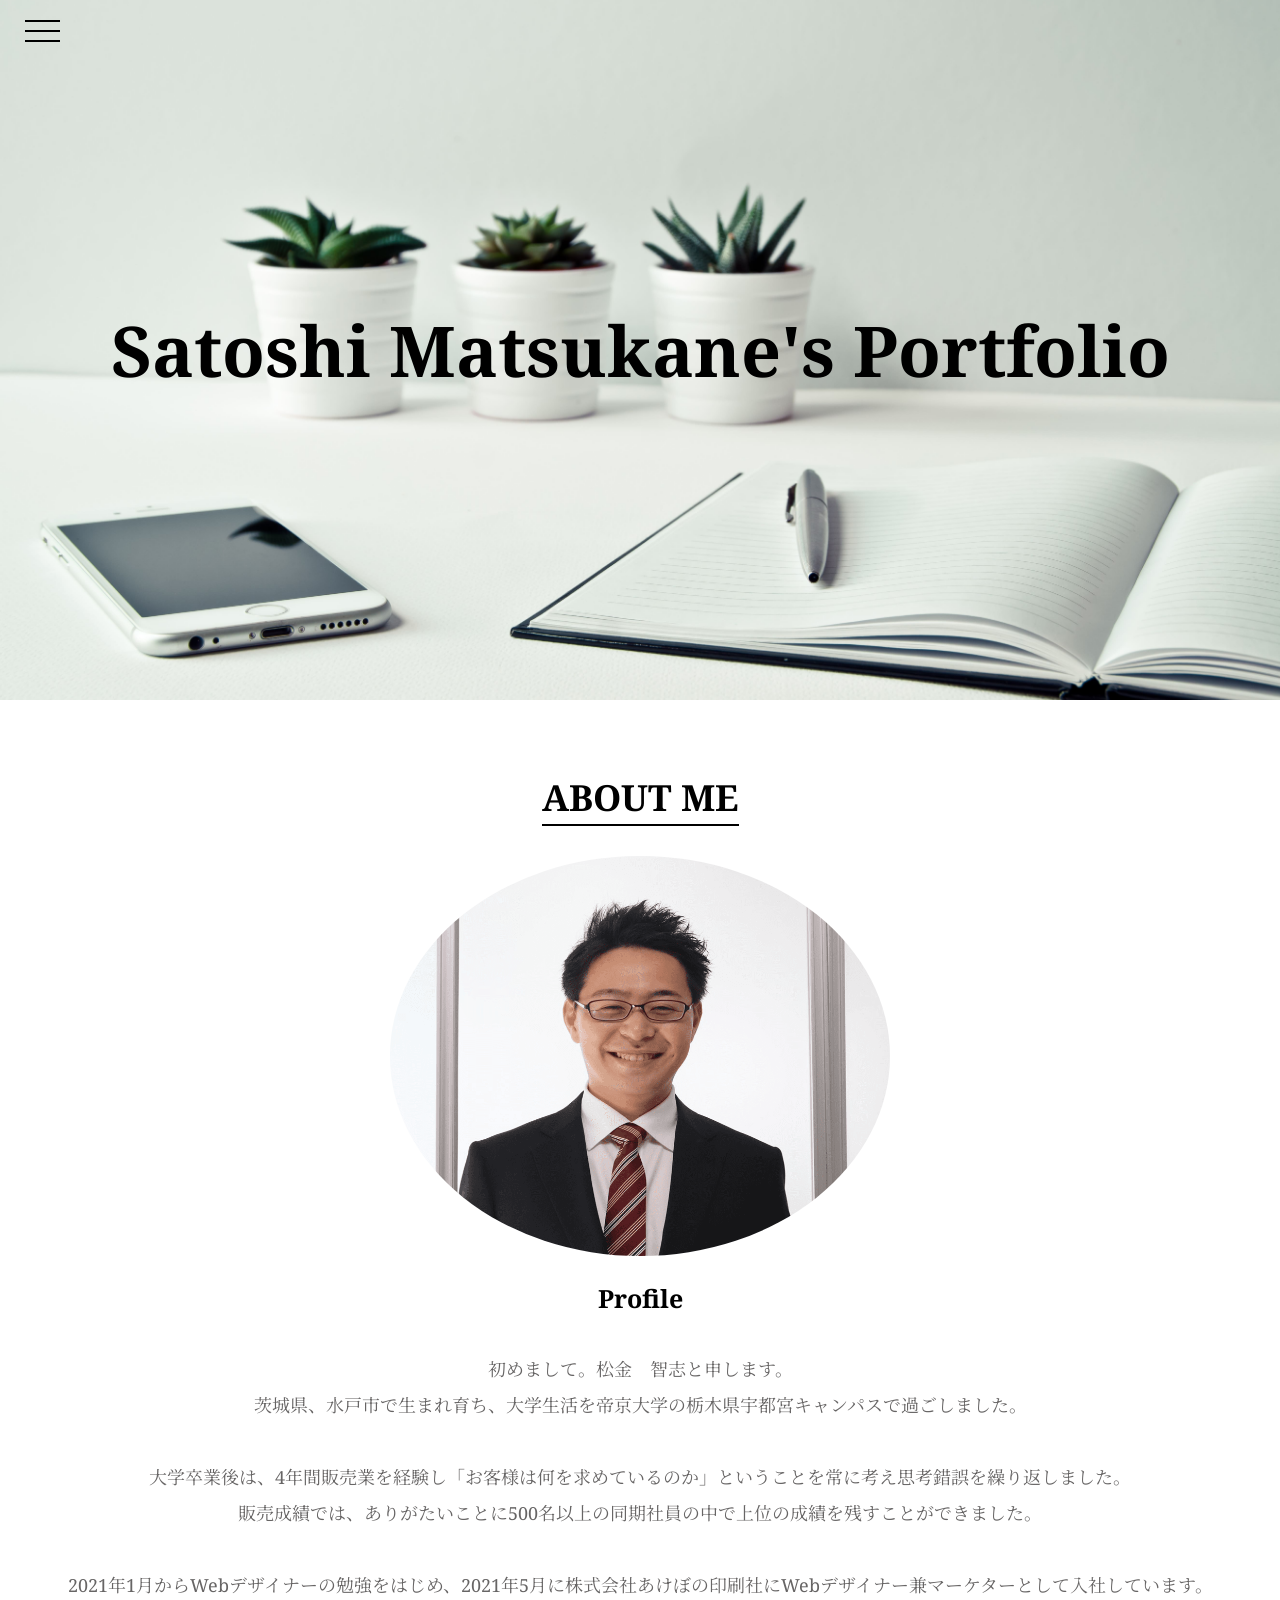
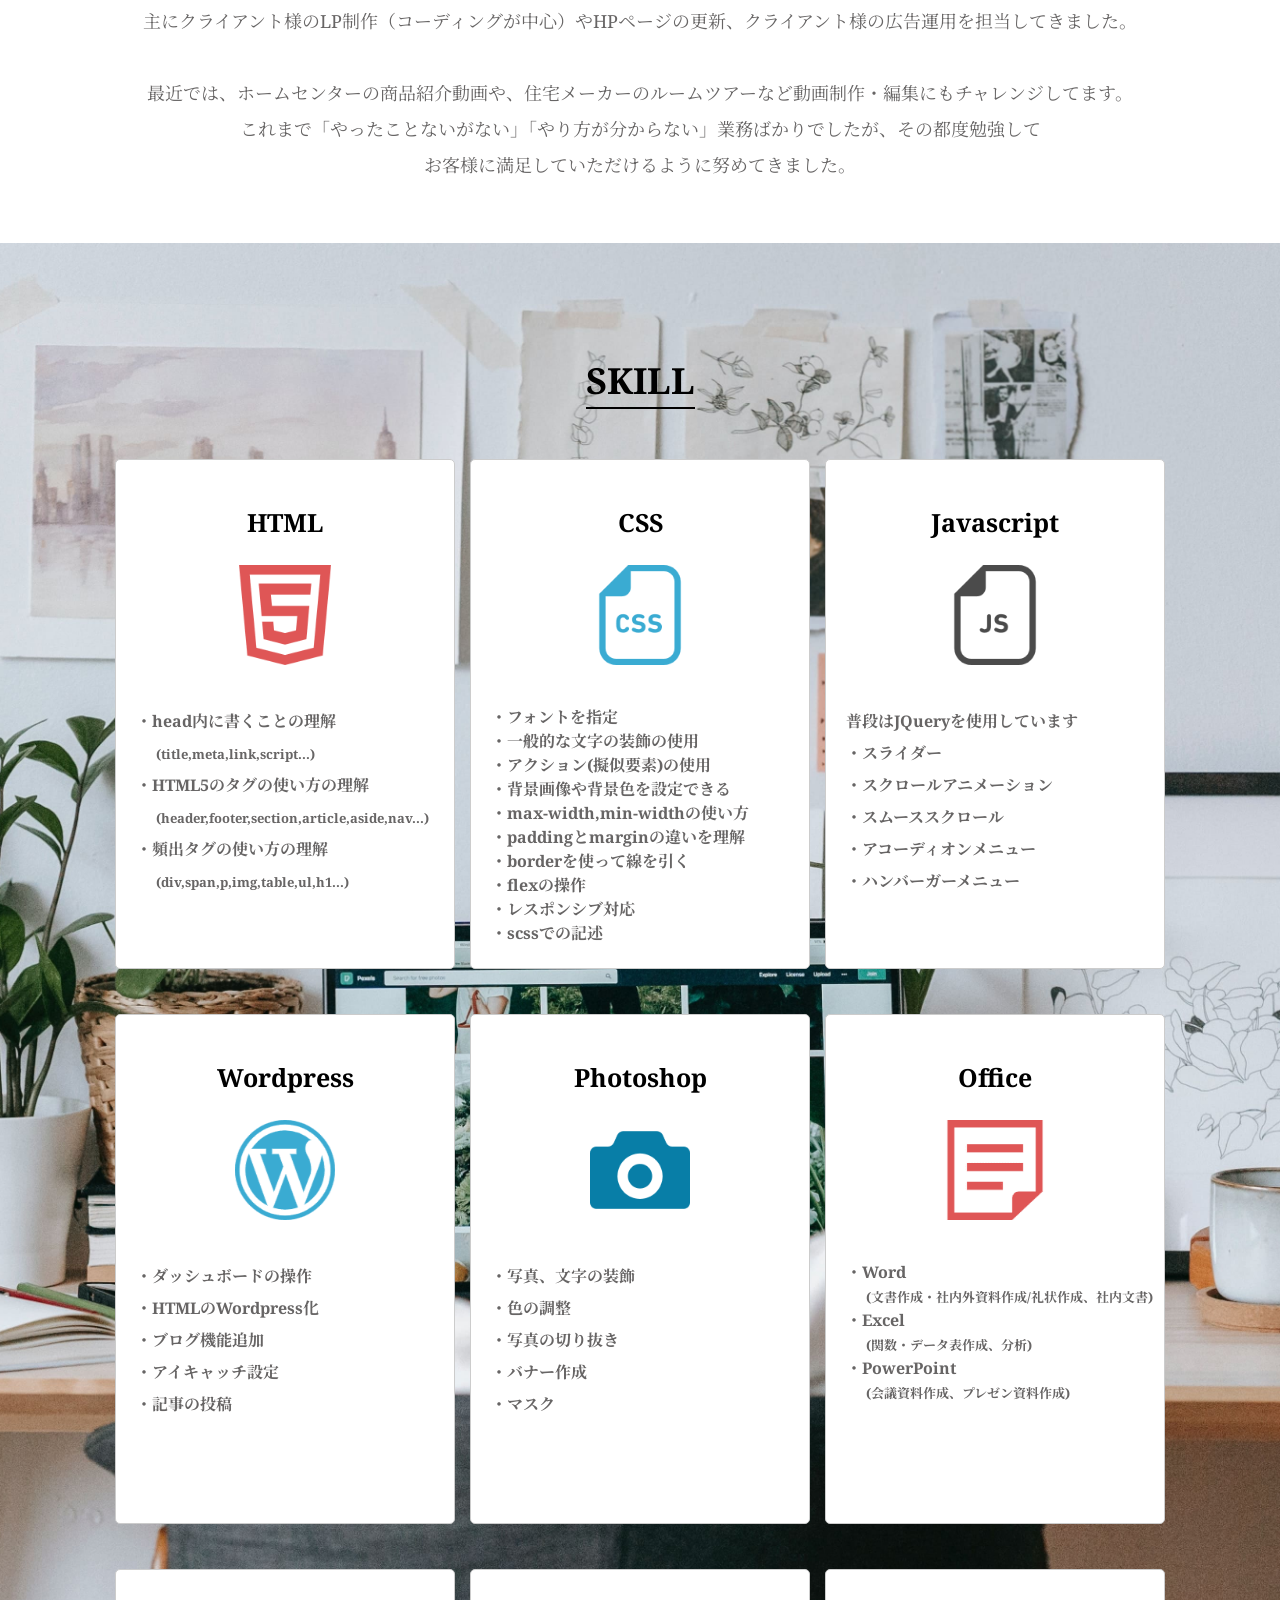
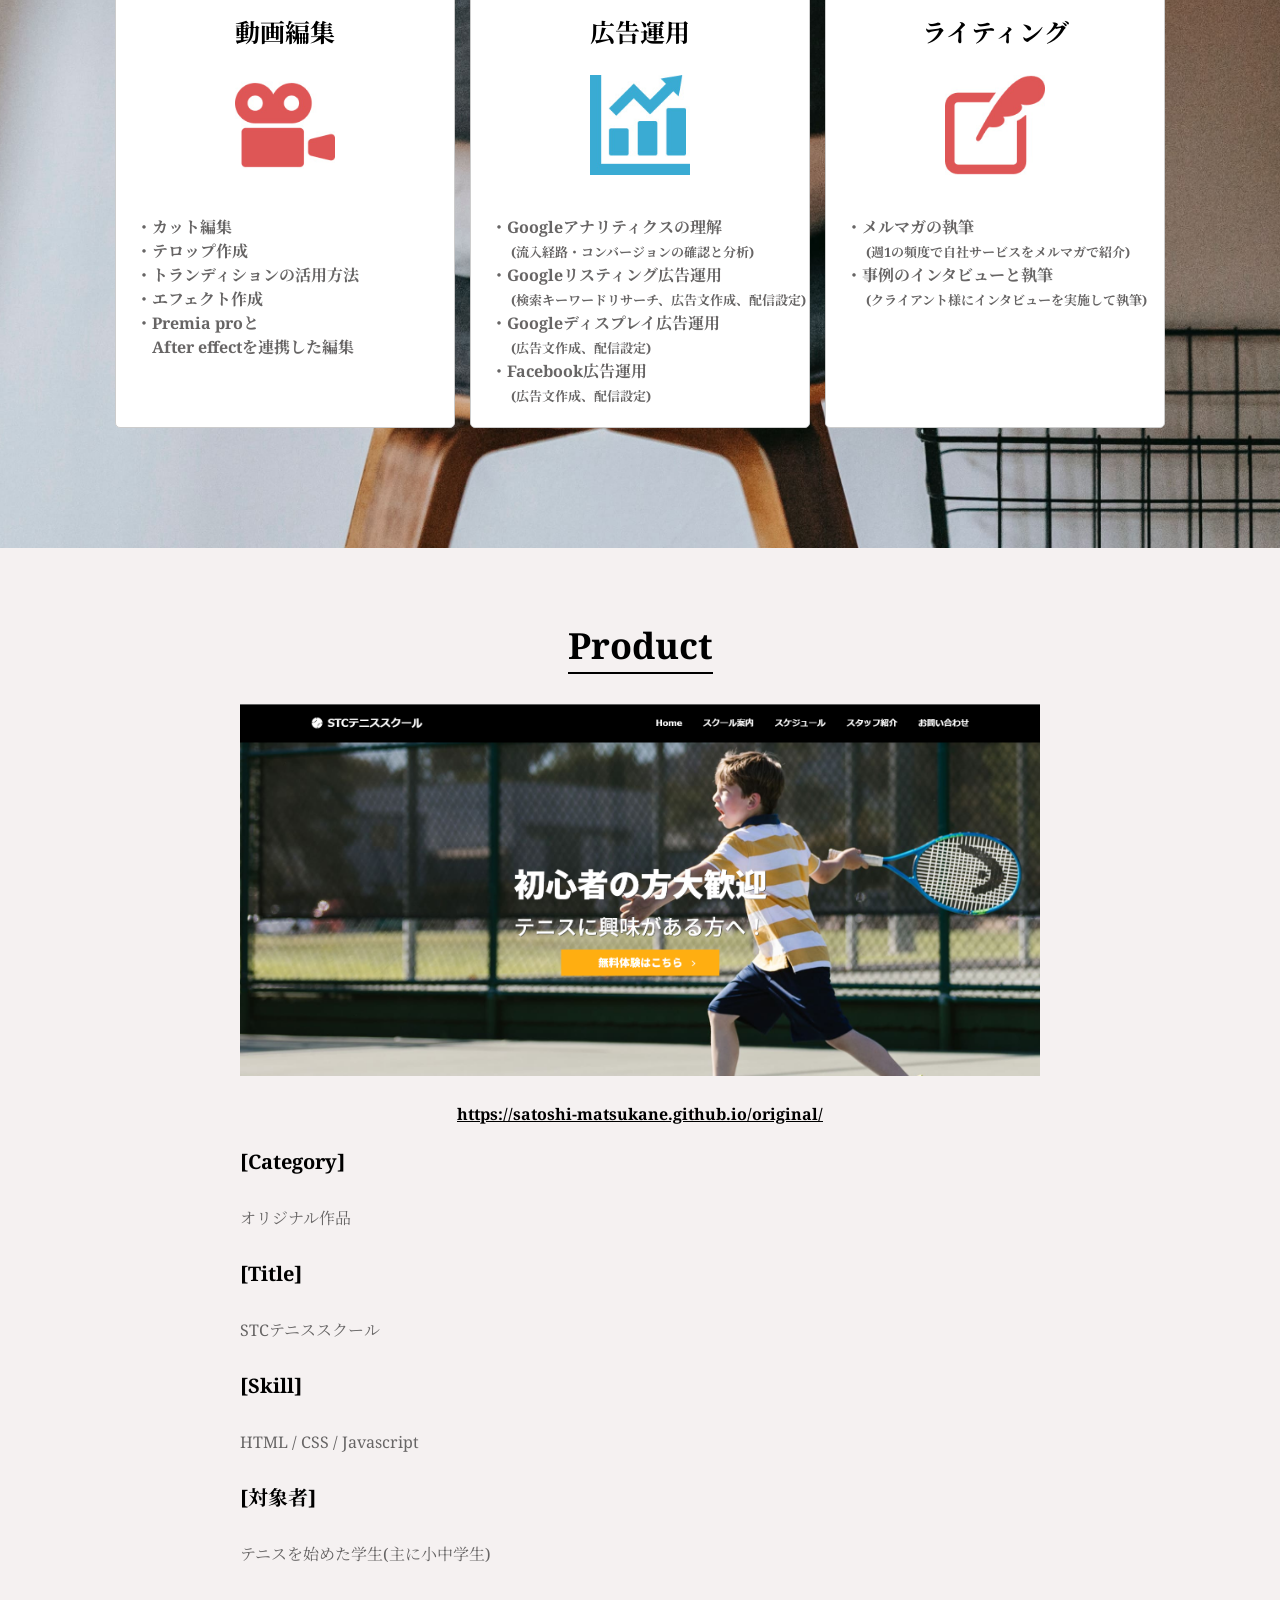
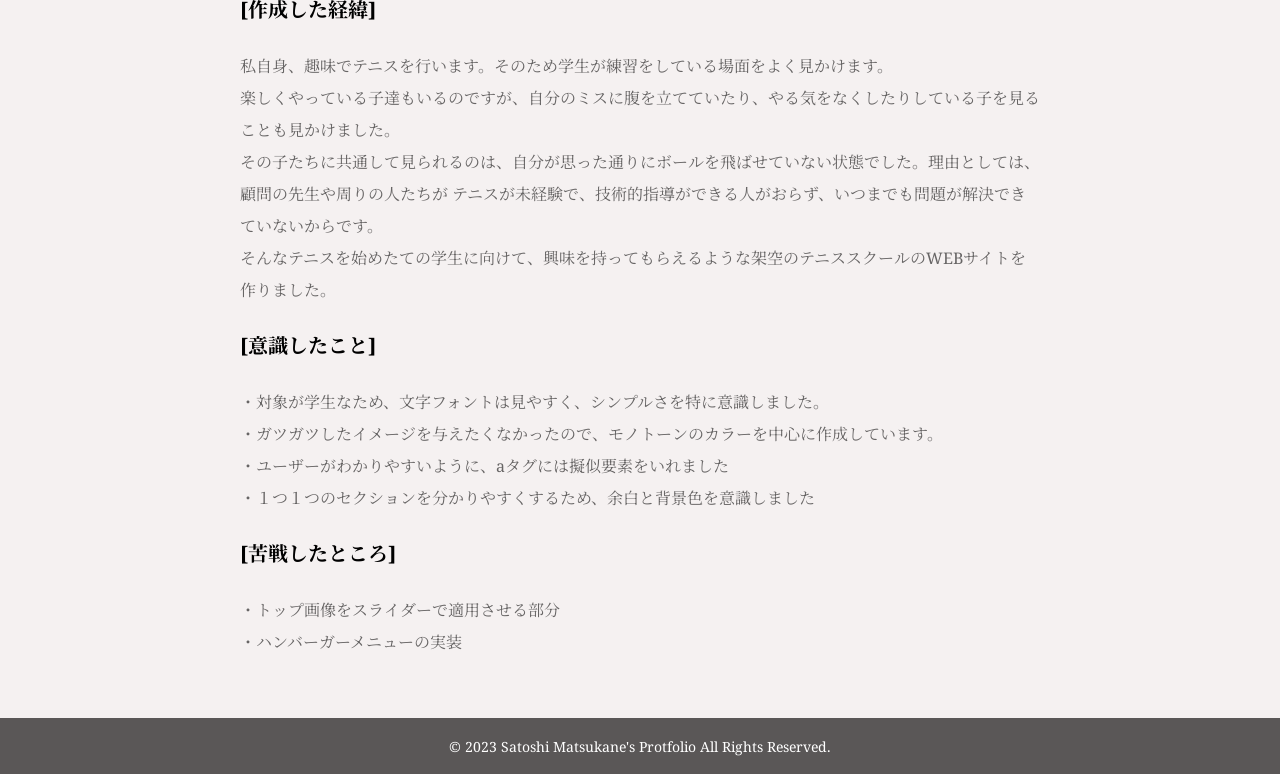
==== index.html @ bbf1187e "Add files via upload" ====
<!DOCTYPE html>
<html lang="en">
<head>
    <meta charset="UTF-8">
    <meta http-equiv="X-UA-Compatible" content="IE=edge">
    <meta name="viewport" content="width=device-width, initial-scale=1.0">
    <title>Satoshi Matsukane's Portfolio</title>
    <link rel="stylesheet" href="css/reset.css">
    <link rel="preconnect" href="https://fonts.googleapis.com">
    <link rel="preconnect" href="https://fonts.googleapis.com">
    <link rel="preconnect" href="https://fonts.gstatic.com" crossorigin>
    <link href="https://fonts.googleapis.com/css2?family=Noto+Serif+JP:wght@300&family=Noto+Serif:ital@1&display=swap" rel="stylesheet">
    <link rel="stylesheet" href="css/style.css">
</head>
<body>
    <!-- header -->
    <header class="header">
        <div class="fullscreenmenu">
            <nav class="header-nav" id="nav">
                <ul class="nav-list">
                    <li class="nav-item"><a href="#sec1">About me</a></li>
                    <li class="nav-item"><a href="#sec2">Skill</a></li>
                    <li class="nav-item"><a href="#sec3">Product</a></li>
                </ul>
            </nav>
            <button class="menu">
                <span></span>
                <span></span>
                <span></span>
            </button>
        </div>
    </header>
    <!-- //header -->

    <!-- main -->
    <main>
        <!-- fv -->
        <div class="fv">
            <div class="kv-wrapper">
                <h1 class="main-copy">
                Satoshi Matsukane's Portfolio
            </h1>
            </div>
        </div>
        <!-- //fv -->
        <!-- about -->
        <section class="section-wrapper about" id="sec1">
            <div class="content-wrapper">
                <h2 class="section-title">ABOUT ME</h2>
                <div class="about-cont">
                    <div class="about-img">
                        <img src="./image/about-item01.png" alt="自分の写真">
                    </div>
                    <h3 class="about-title">Profile</h3>
                    <p class="about-text lines">
                        初めまして。松金　智志と申します。<br>
                        茨城県、水戸市で生まれ育ち、大学生活を帝京大学の栃木県宇都宮キャンパスで過ごしました。<br><br>
                        大学卒業後は、4年間販売業を経験し「お客様は何を求めているのか」ということを常に考え思考錯誤を繰り返しました。<br>
                        販売成績では、ありがたいことに500名以上の同期社員の中で上位の成績を残すことができました。<br><br>
                        2021年1月からWebデザイナーの勉強をはじめ、2021年5月に株式会社あけぼの印刷社にWebデザイナー兼マーケターとして入社しています。<br>
                        主にクライアント様のLP制作（コーディングが中心）やHPページの更新、クライアント様の広告運用を担当してきました。<br><br>
                        最近では、ホームセンターの商品紹介動画や、住宅メーカーのルームツアーなど動画制作・編集にもチャレンジしてます。<br>
                        これまで「やったことないがない」「やり方が分からない」業務ばかりでしたが、その都度勉強して<br>お客様に満足していただけるように努めてきました。
                    </p>
                </div>
            </div>
        </section>
        <!-- //about -->

        <!-- skill -->
        <section class="section-wrapper skill" id="sec2">
            <div class="content-wrapper">
                <h2 class="section-title white-title">SKILL</h2>
                <div class="skill-cont">
                    <ul class="skill-list">
                        <li class="skill-item">
                            <h3 class="skill-title">HTML</h3>
                            <div class="skill-image">
                                <img src="image/skill-logo01.png" alt="HTMLのロゴマーク">
                            </div>
                            <div class="skill-text lines">
                                <p>
                                    ・head内に書くことの理解<br>
                                    <span>(title,meta,link,script...)</span><br>

                                    ・HTML5のタグの使い方の理解<br>
                                    <span>(header,footer,section,article,aside,nav...)</span><br>

                                    ・頻出タグの使い方の理解<br>
                                    <span>(div,span,p,img,table,ul,h1...)</span>
                                </p>
                            </div>
                        </li>
                        <li class="skill-item">
                            <h3 class="skill-title">CSS</h3>
                            <div class="skill-image">
                                <img src="image/skill-logo02.png" alt="CSSのロゴマーク">
                            </div>
                            <div class="skill-text">
                                <p class="line">
                                    ・フォントを指定<br>

                                    ・一般的な文字の装飾の使用<br>

                                    ・アクション(擬似要素)の使用<br>

                                    ・背景画像や背景色を設定できる<br>

                                    ・max-width,min-widthの使い方<br>

                                    ・paddingとmarginの違いを理解<br>

                                    ・borderを使って線を引く<br>

                                    ・flexの操作<br>

                                    ・レスポンシブ対応<br>

                                    ・scssでの記述
                                </p>
                            </div>
                        </li>
                        <li class="skill-item">
                            <h3 class="skill-title">Javascript</h3>
                            <div class="skill-image">
                                <img src="image/skill-logo03.png" alt="JSのロゴマーク">
                            </div>
                            <div class="skill-text lines">
                                <p>
                                    普段はJQueryを使用しています<br>

                                    ・スライダー<br>

                                    ・スクロールアニメーション<br>

                                    ・スムーススクロール<br>

                                    ・アコーディオンメニュー<br>

                                    ・ハンバーガーメニュー
                                </p>
                            </div>
                        </li>
                        <li class="skill-item">
                            <h3 class="skill-title">Wordpress</h3>
                            <div class="skill-image">
                                <img src="image/skill-logo04.png" alt="wordpressのロゴマーク">
                            </div>
                            <div class="skill-text lines">
                                <p>
                                    ・ダッシュボードの操作<br>

                                    ・HTMLのWordpress化<br>

                                    ・ブログ機能追加<br>

                                    ・アイキャッチ設定<br>

                                    ・記事の投稿<br>
                                </p>
                            </div>
                        </li>
                        <li class="skill-item">
                            <h3 class="skill-title">Photoshop</h3>
                            <div class="skill-image">
                                <img src="image/skill-logo05.png" alt="Photoshopのロゴマーク">
                            </div>
                            <div class="skill-text lines">
                                <p>
                                    ・写真、文字の装飾<br>

                                    ・色の調整<br>

                                    ・写真の切り抜き<br>

                                    ・バナー作成<br>

                                    ・マスク
                                </p>
                            </div>
                        </li>
                        <li class="skill-item">
                            <h3 class="skill-title">Office</h3>
                            <div class="skill-image">
                                <img src="image/skill-logo06.png" alt="Officeのロゴマーク">
                            </div>
                            <div class="skill-text">
                                <p class="line">
                                    ・Word<br>
                                    <span>(文書作成・社内外資料作成/礼状作成、社内文書)</span><br>
                                    ・Excel<br>
                                    <span>(関数・データ表作成、分析)</span><br>
                                    ・PowerPoint<br>
                                    <span>(会議資料作成、プレゼン資料作成)</span>
                                </p>
                            </div>
                        </li>
                        <li class="skill-item">
                            <h3 class="skill-title">動画編集</h3>
                            <div class="skill-image">
                                <img src="image/skill-logo07.jpeg" alt="Officeのロゴマーク">
                            </div>
                            <div class="skill-text">
                                <p class="line">
                                    ・カット編集<br>
                                    ・テロップ作成<br>
                                    ・トランディションの活用方法<br>
                                    ・エフェクト作成<br>
                                    ・Premia proと<br>　After effectを連携した編集<br>
                                </p>
                            </div>
                        </li>
                        <li class="skill-item">
                            <h3 class="skill-title">広告運用</h3>
                            <div class="skill-image">
                                <img src="image/skill-logo08.jpeg" alt="Officeのロゴマーク">
                            </div>
                            <div class="skill-text">
                                <p class="line">
                                    ・Googleアナリティクスの理解<br>
                                    <span>(流入経路・コンバージョンの確認と分析)</span><br>
                                    ・Googleリスティング広告運用<br>
                                    <span>(検索キーワードリサーチ、広告文作成、配信設定)</span><br>
                                    ・Googleディスプレイ広告運用<br>
                                    <span>(広告文作成、配信設定)</span><br>
                                    ・Facebook広告運用<br>
                                    <span>(広告文作成、配信設定)</span><br>
                                </p>
                            </div>
                        </li>
                        <li class="skill-item">
                            <h3 class="skill-title">ライティング</h3>
                            <div class="skill-image">
                                <img src="image/skill-logo09.jpeg" alt="Officeのロゴマーク">
                            </div>
                            <div class="skill-text">
                                <p class="line">
                                    ・メルマガの執筆<br>
                                    <span>(週1の頻度で自社サービスをメルマガで紹介)</span><br>
                                    ・事例のインタビューと執筆<br>
                                    <span>(クライアント様にインタビューを実施して執筆)</span><br>
                                </p>
                            </div>
                        </li>
                    </ul>
                </div>
            </div>
        </section>
        <!-- //skill -->

        <!-- product -->
        <section class="section-wrapper product" id="sec3">
            <div class="content-wrapper">
                <h2 class="section-title">Product</h2>
                <div class="product-cont">
                    <div class="product-img">
                        <a href="https://satoshi-matsukane.github.io/original/" target="_blank">
                            <img src="image/stc-image.png" alt="ポートフォリオへのリンク">
                        </a>
                    </div>
                    <div class="product-link">
                        <a href="https://satoshi-matsukane.github.io/original/" alt="githubリンク" target="_blank">https://satoshi-matsukane.github.io/original/</a>
                    </div>
                    <div class="product-text">
                        <ul class="product-list">
                            <li class="product-item">
                                <h3 class="product-title">[Category]</h3>
                                <p class="product-desc">オリジナル作品</p>
                            </li>
                            <li class="product-item">
                                <h3 class="product-title">[Title]</h3>
                                <p class="product-desc">STCテニススクール</p>
                            </li>
                            <li class="product-item">
                                <h3 class="product-title">[Skill]</h3>
                                <p class="product-desc">HTML / CSS / Javascript </p>
                            </li>
                            <li class="product-item">
                                <h3 class="product-title">[対象者]</h3>
                                <p class="product-desc">テニスを始めた学生(主に小中学生)</p>
                            </li>
                            <li class="product-item">
                                <h3 class="product-title">[作成した経緯]</h3>
                                <p class="product-desc lines">
                                    私自身、趣味でテニスを行います。そのため学生が練習をしている場面をよく見かけます。<br>
                                    楽しくやっている子達もいるのですが、自分のミスに腹を立てていたり、やる気をなくしたりしている子を見ることも見かけました。<br>
                                    その子たちに共通して見られるのは、自分が思った通りにボールを飛ばせていない状態でした。理由としては、顧問の先生や周りの人たちが
                                    テニスが未経験で、技術的指導ができる人がおらず、いつまでも問題が解決できていないからです。<br>
                                    そんなテニスを始めたての学生に向けて、興味を持ってもらえるような架空のテニススクールのWEBサイトを作りました。
                                </p>
                            </li>
                            <li class="product-item">
                                <h3 class="product-title">[意識したこと]</h3>
                                <p class="product-desc lines">
                                    ・対象が学生なため、文字フォントは見やすく、シンプルさを特に意識しました。<br>
                                    ・ガツガツしたイメージを与えたくなかったので、モノトーンのカラーを中心に作成しています。<br>
                                    ・ユーザーがわかりやすいように、aタグには擬似要素をいれました<br>
                                    ・１つ１つのセクションを分かりやすくするため、余白と背景色を意識しました<br>
                                </p>
                            </li>
                            <li class="product-item">
                                <h3 class="product-title">[苦戦したところ]</h3>
                                <p class="product-desc lines">
                                    ・トップ画像をスライダーで適用させる部分<br>
                                    ・ハンバーガーメニューの実装
                                </p>
                            </li>
                        </ul>
                    </div>
                </div>
            </div>
        </section>
        <!-- //product -->
    </main>
    <!-- //main -->
    
    <!-- footer -->
    <footer class="footer">
        <small>&copy; 2023 Satoshi Matsukane's Protfolio All Rights Reserved.</small>

    </footer>
    <!-- //footer -->
    <script src="https://code.jquery.com/jquery-3.6.0.slim.js" integrity="sha256-HwWONEZrpuoh951cQD1ov2HUK5zA5DwJ1DNUXaM6FsY=" crossorigin="anonymous"></script>
    <script src="js/script.js"></script>
</body>
</html>
---- css/style.css ----
@media print, screen and (min-width: 768px) {
  ._sp {
    display: none;
  }
}

._pc {
  display: none;
}
@media print, screen and (min-width: 768px) {
  ._pc {
    display: block;
  }
}

html {
  font-size: 62.5%;
}

body {
  font-size: 1.6rem;
  font-family: "Noto Serif", "Noto Serif JP", serif;
}

img {
  width: 100%;
  vertical-align: bottom;
}

a {
  text-decoration: none;
}

.section-wrapper {
  padding-top: 30px;
  padding-bottom: 30px;
}
@media print, screen and (min-width: 768px) {
  .section-wrapper {
    padding-top: 60px;
    padding-bottom: 60px;
  }
}

.content-wrapper {
  margin-right: auto;
  margin-left: auto;
  text-align: center;
}

.section-title {
  font-size: 2rem;
  font-weight: bold;
  margin-top: 20px;
  margin-bottom: 20px;
  padding-bottom: 8px;
  border-bottom: 2px solid #000;
  display: inline-block;
}
@media print, screen and (min-width: 768px) {
  .section-title {
    font-size: 3.6rem;
    margin-bottom: 30px;
  }
}

.lines {
  line-height: 2;
}

.header .header-nav {
  position: fixed;
  top: 0;
  right: 0;
  z-index: 10;
  width: 100%;
  height: 100vh;
  opacity: 0;
  background-color: #000;
  transition: all 0.3s ease-in-out;
  visibility: hidden;
}
.header .header-nav.active {
  right: 0;
  opacity: 1;
  transform: translateX(0);
  visibility: visible;
}
.header .nav-list {
  margin-top: 20px;
  margin-bottom: 20px;
  padding-top: 20px;
  padding-bottom: 20px;
}
.header .nav-item {
  list-style-type: none;
}
.header a {
  display: block;
  padding-top: 100px;
  padding-bottom: 100px;
  transition: all 0.2s ease-in-out;
  text-align: center;
  text-decoration: none;
  transition: transform 0.3s;
  color: #fff;
  font-size: 3rem;
}
@media print, screen and (min-width: 768px) {
  .header a {
    font-size: 4rem;
  }
}
.header a:hover {
  color: #FF0000;
  transition: color 0.3s;
}
.header button {
  background-color: transparent;
  border: none;
  cursor: pointer;
  outline: none;
  padding: 0;
  -webkit-appearance: none;
     -moz-appearance: none;
          appearance: none;
}
.header .menu {
  position: fixed;
  top: 20px;
  left: 25px;
  width: 35px;
  height: 22px;
  z-index: 10;
}
.header .menu.open span:nth-child(1) {
  transform: translateY(10px) rotate(45deg);
  background-color: #fff;
  transition: transform 0.3s, background-color 0.3s;
}
.header .menu.open span:nth-child(2) {
  opacity: 0;
  transition: opacity 0.3s;
}
.header .menu.open span:nth-child(3) {
  transform: translateY(-10px) rotate(-45deg);
  background-color: #fff;
  transition: transform 0.3s background-color 0.3s;
}
.header .menu span {
  position: absolute;
  left: 0;
  width: 100%;
  height: 2px;
  background-color: #000;
  z-index: 10;
}
.header .menu span:nth-child(1) {
  top: 0px;
}
.header .menu span:nth-child(2) {
  top: 10px;
}
.header .menu span:nth-child(3) {
  bottom: 0px;
}

.footer {
  text-align: center;
  padding-top: 10px;
  padding-bottom: 10px;
  background-color: #5A5757;
}
@media print, screen and (min-width: 768px) {
  .footer {
    padding-top: 20px;
    padding-bottom: 20px;
  }
}
.footer small {
  color: #fff;
  font-size: 1.2rem;
}
@media print, screen and (min-width: 768px) {
  .footer small {
    font-size: 1.4rem;
  }
}

.fv .kv-wrapper {
  background-image: url(../image/fv-img.jpg);
  background-size: cover;
  background-position: center;
  height: 700px;
  position: relative;
}
.fv .main-copy {
  position: absolute;
  top: 50%;
  left: 50%;
  transform: translateY(-50%) translateX(-50%);
  font-weight: bold;
  font-size: 3.5rem;
  text-align: center;
  color: #000;
  width: 100%;
}
@media print, screen and (min-width: 768px) {
  .fv .main-copy {
    font-size: 7rem;
  }
}

.about .about-img {
  width: 200px;
  margin: 0 auto;
}
@media print, screen and (min-width: 768px) {
  .about .about-img {
    width: 500px;
  }
}
.about .about-img img {
  border-radius: 50%;
  height: 200px;
}
@media print, screen and (min-width: 768px) {
  .about .about-img img {
    height: 400px;
  }
}
.about .about-title {
  text-align: center;
  padding: 30px 0 10px;
  font-size: 1.8rem;
  font-weight: bold;
}
@media print, screen and (min-width: 768px) {
  .about .about-title {
    font-size: 2.5rem;
  }
}
.about .about-text {
  padding: 30px 10px 0;
  text-align: left;
  color: #676565;
  font-size: 1.2rem;
}
@media print, screen and (min-width: 768px) {
  .about .about-text {
    font-size: 1.8rem;
    text-align: center;
  }
}

.skill {
  background-image: url(../image/skill-bg.jpg);
  background-size: cover;
  background-position: center;
  height: auto;
  padding: 50px 0;
}
@media print, screen and (min-width: 768px) {
  .skill {
    padding: 100px 0;
  }
}
.skill .skill-cont {
  margin: 0 auto;
  padding: 0 20px;
}
@media print, screen and (min-width: 768px) {
  .skill .skill-list {
    display: grid;
    grid-template-columns: 350px 350px 350px;
    grid-template-rows: 550px 550px;
    grid-row-gap: 5px;
    grid-column-gap: 5px;
    justify-content: center;
    width: 90%;
    margin: 0 auto;
  }
}
.skill .skill-item {
  margin: 20px 5px;
  box-sizing: border-box;
  border: 1px solid #ccc;
  border-radius: 5px;
  background-color: #fff;
}
.skill .skill-item:hover {
  box-shadow: 5px 5px 5px rgba(0, 0, 0, 0.5);
  transform: translateY(-10px);
  transition-duration: 0.3s;
}
.skill .skill-item .skill-title {
  text-align: center;
  padding-top: 30px;
  font-weight: bold;
  font-size: 1.8rem;
}
@media print, screen and (min-width: 768px) {
  .skill .skill-item .skill-title {
    font-size: 2.5rem;
    padding-top: 50px;
  }
}
.skill .skill-item .skill-image {
  margin: 0 auto;
  padding-top: 30px;
  width: 100px;
}
.skill .skill-item .skill-text {
  margin-top: 20px;
  padding: 20px 0 20px 20px;
  color: #676565;
  font-weight: bold;
  text-align: left;
  font-size: 1.2rem;
}
@media print, screen and (min-width: 768px) {
  .skill .skill-item .skill-text {
    font-size: 1.6rem;
  }
}
.skill .skill-item .skill-text span {
  padding-left: 10px;
  font-size: 1rem;
}
@media print, screen and (min-width: 768px) {
  .skill .skill-item .skill-text span {
    font-size: 1.3rem;
    padding-left: 20px;
  }
}
.skill .skill-item .skill-text .line {
  line-height: 1.5;
}

.product {
  background-color: rgb(245, 241, 241);
}
.product .product-text {
  max-width: 400px;
  margin: 0 auto;
  padding: 0 5px;
  line-height: 2;
}
@media print, screen and (min-width: 768px) {
  .product .product-text {
    max-width: 800px;
  }
}
.product .product-item {
  text-align: left;
}
.product .product-item .product-title {
  padding: 10px 0;
  font-size: 1.8rem;
  font-weight: bold;
}
@media print, screen and (min-width: 768px) {
  .product .product-item .product-title {
    padding: 20px 0;
    font-size: 2rem;
  }
}
.product .product-item .product-desc {
  color: #676565;
  font-size: 1.2rem;
}
@media print, screen and (min-width: 768px) {
  .product .product-item .product-desc {
    font-size: 1.6rem;
  }
}
.product .product-img {
  margin: 0 auto;
  width: 100%;
  opacity: 1;
  transition: 0.3s ease-in-out;
  margin-bottom: 20px;
}
.product .product-img:hover {
  opacity: 0.5;
}
@media print, screen and (min-width: 768px) {
  .product .product-img {
    width: 800px;
    margin-bottom: 30px;
  }
}
.product .product-link a {
  font-weight: bold;
  color: #000;
  text-decoration: underline;
}/*# sourceMappingURL=style.css.map */
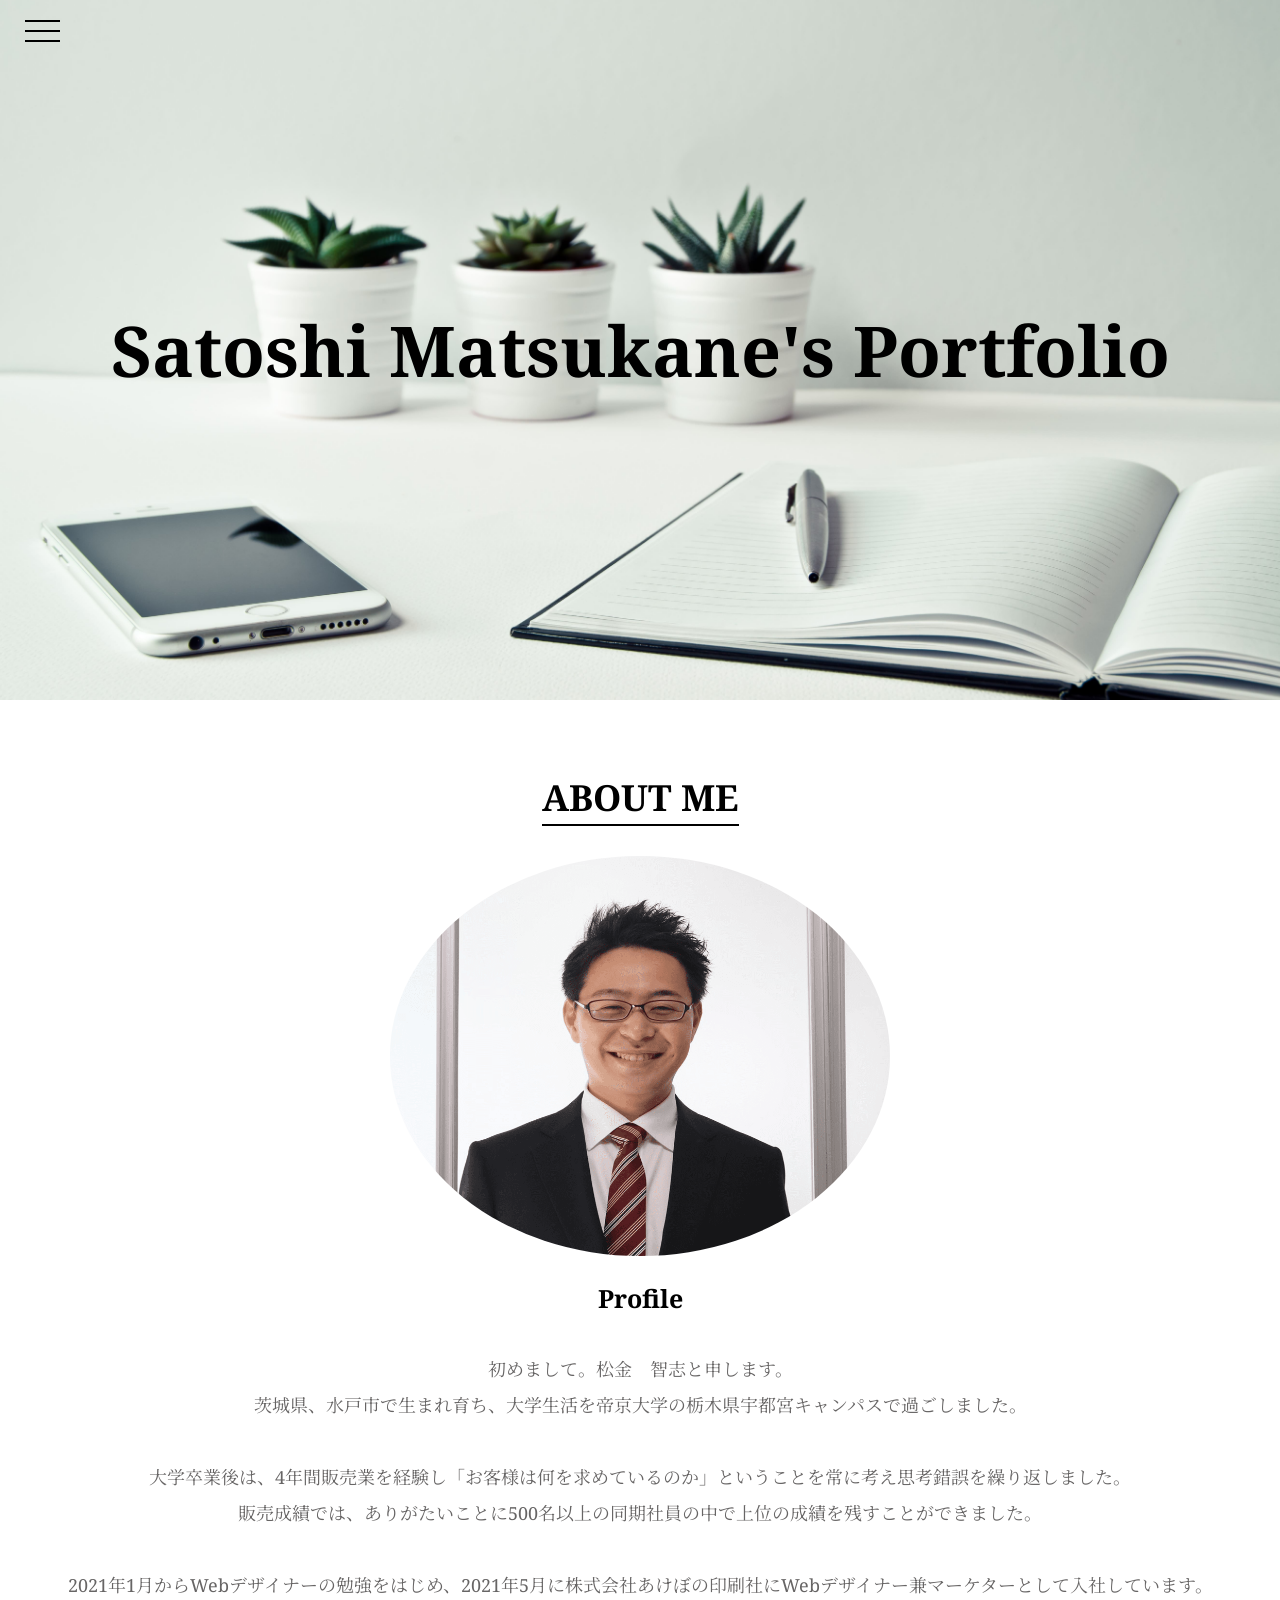
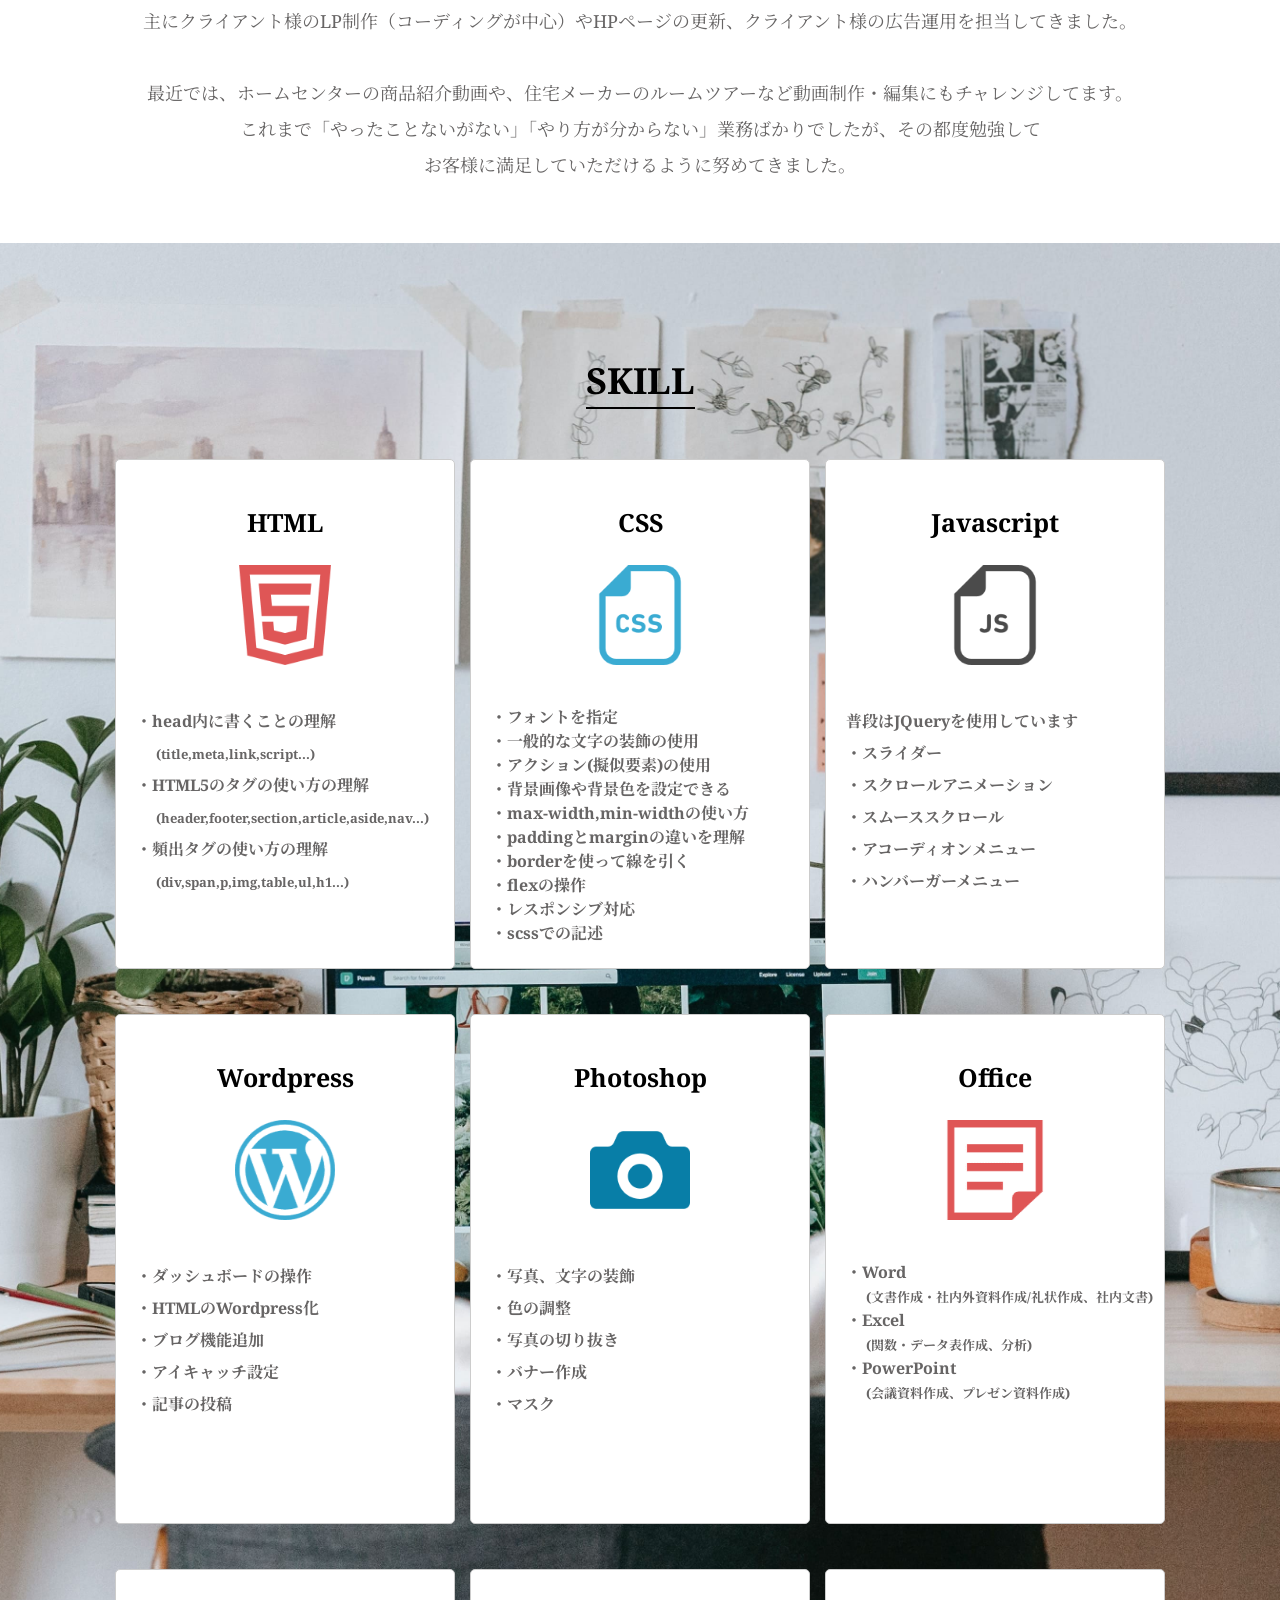
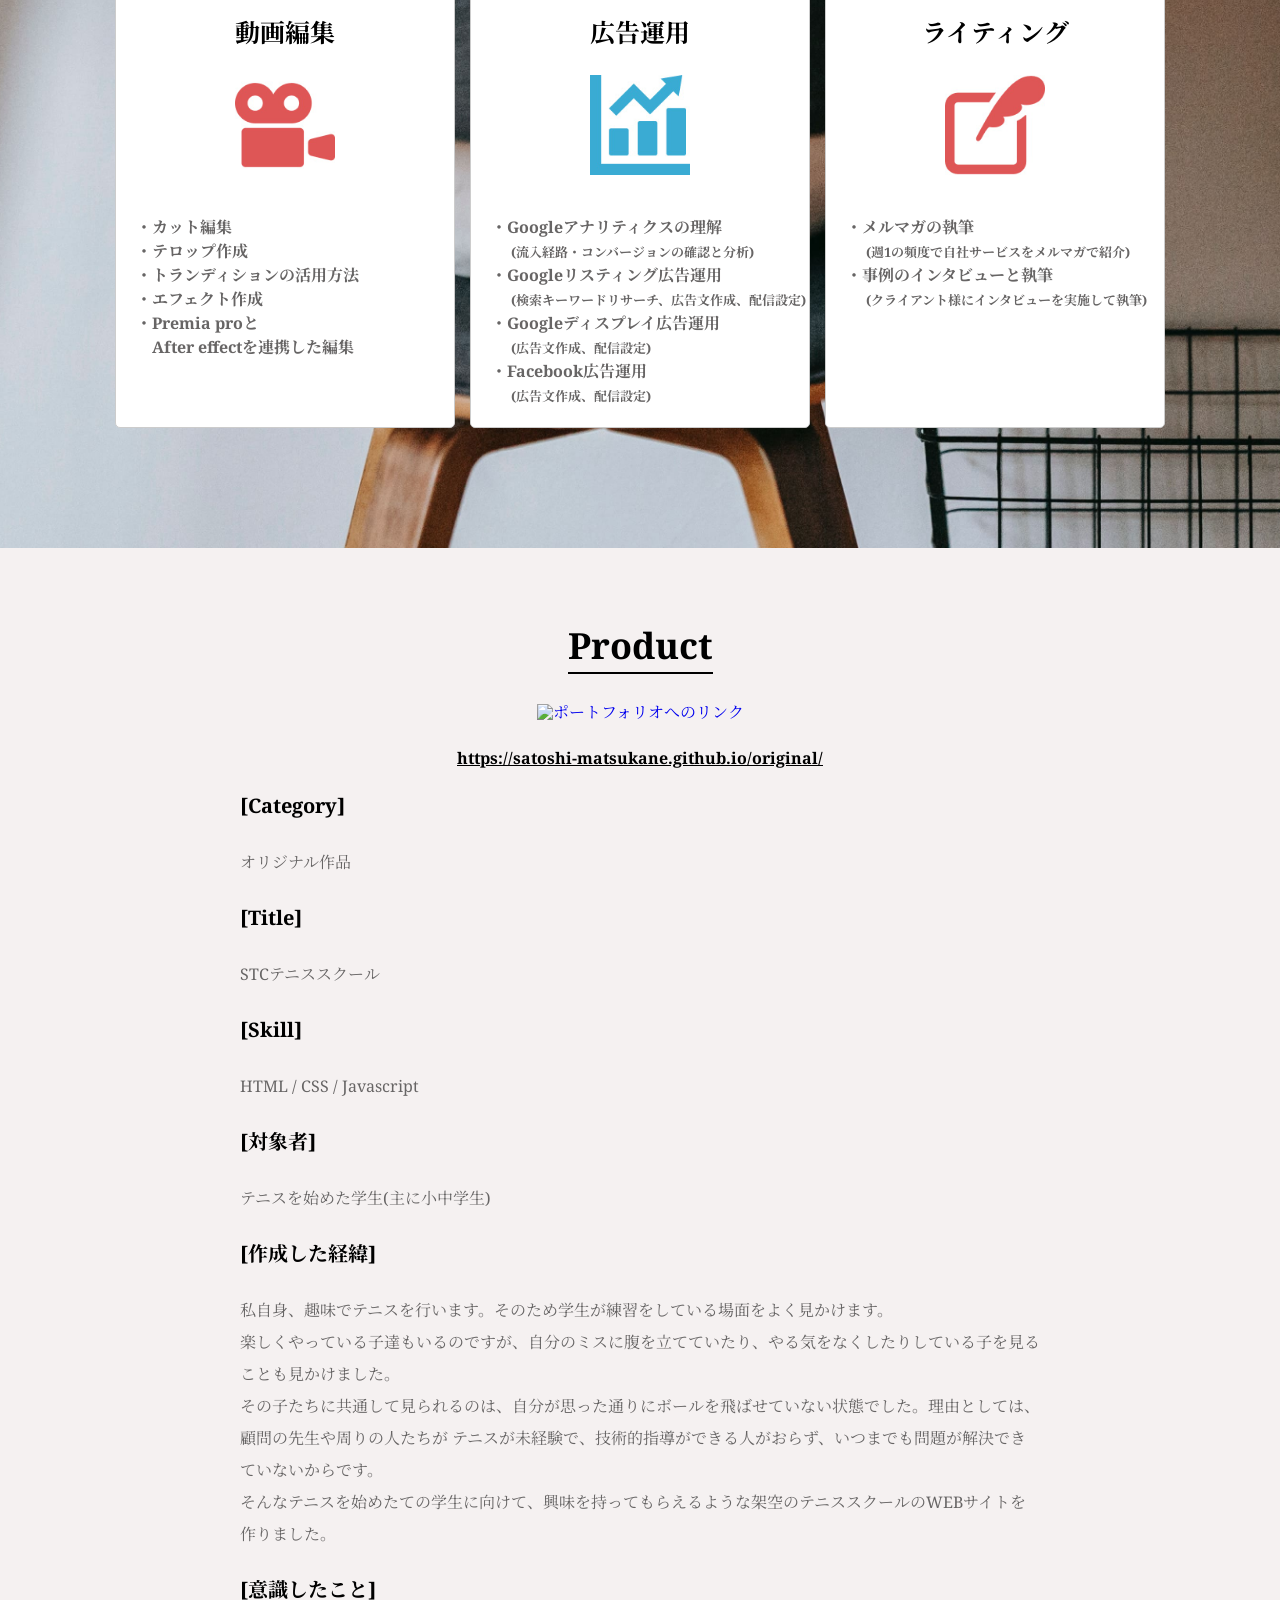
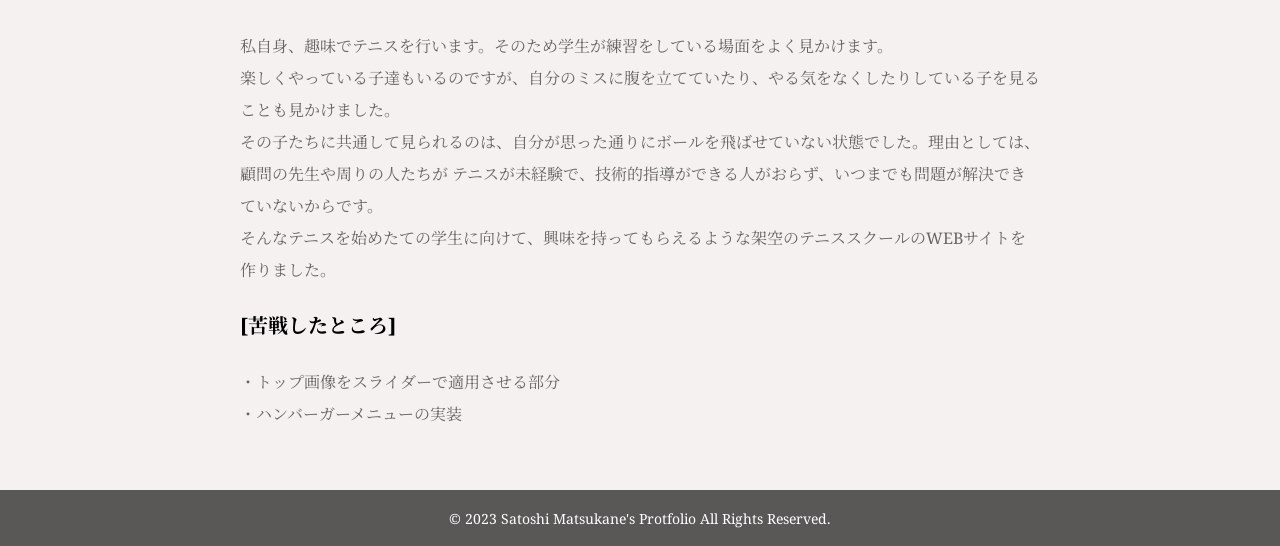
==== commit 541c4133: "Update index.html" ====
--- a/index.html
+++ b/index.html
@@ -255,7 +255,7 @@
                 <div class="product-cont">
                     <div class="product-img">
                         <a href="https://satoshi-matsukane.github.io/original/" target="_blank">
-                            <img src="image/stc-image.png" alt="ポートフォリオへのリンク">
+                            <img src="image/stc-img.png" alt="ポートフォリオへのリンク">
                         </a>
                     </div>
                     <div class="product-link">
@@ -292,10 +292,11 @@
                             <li class="product-item">
                                 <h3 class="product-title">[意識したこと]</h3>
                                 <p class="product-desc lines">
-                                    ・対象が学生なため、文字フォントは見やすく、シンプルさを特に意識しました。<br>
-                                    ・ガツガツしたイメージを与えたくなかったので、モノトーンのカラーを中心に作成しています。<br>
-                                    ・ユーザーがわかりやすいように、aタグには擬似要素をいれました<br>
-                                    ・１つ１つのセクションを分かりやすくするため、余白と背景色を意識しました<br>
+                                    私自身、趣味でテニスを行います。そのため学生が練習をしている場面をよく見かけます。<br>
+                                    楽しくやっている子達もいるのですが、自分のミスに腹を立てていたり、やる気をなくしたりしている子を見ることも見かけました。<br>
+                                    その子たちに共通して見られるのは、自分が思った通りにボールを飛ばせていない状態でした。理由としては、顧問の先生や周りの人たちが
+                                    テニスが未経験で、技術的指導ができる人がおらず、いつまでも問題が解決できていないからです。<br>
+                                    そんなテニスを始めたての学生に向けて、興味を持ってもらえるような架空のテニススクールのWEBサイトを作りました。
                                 </p>
                             </li>
                             <li class="product-item">
@@ -323,4 +324,4 @@
     <script src="https://code.jquery.com/jquery-3.6.0.slim.js" integrity="sha256-HwWONEZrpuoh951cQD1ov2HUK5zA5DwJ1DNUXaM6FsY=" crossorigin="anonymous"></script>
     <script src="js/script.js"></script>
 </body>
-</html>+</html>
